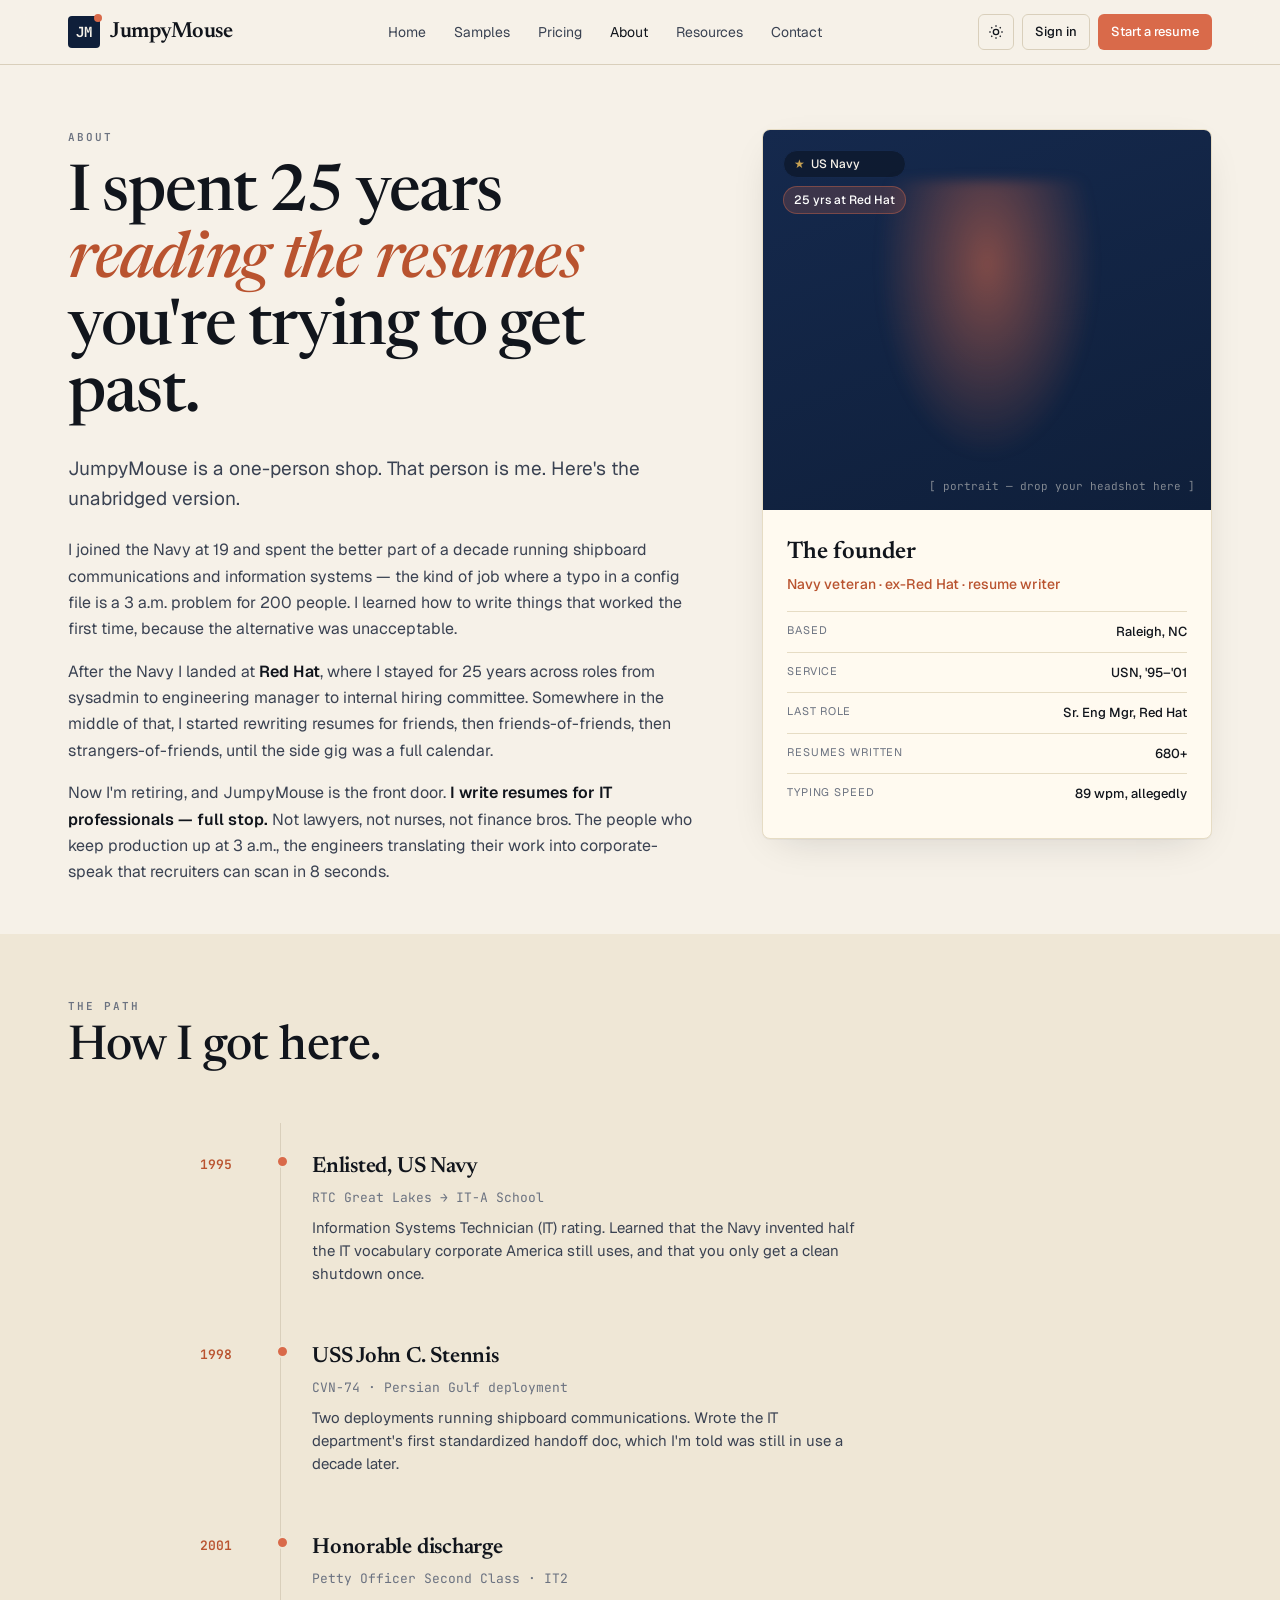
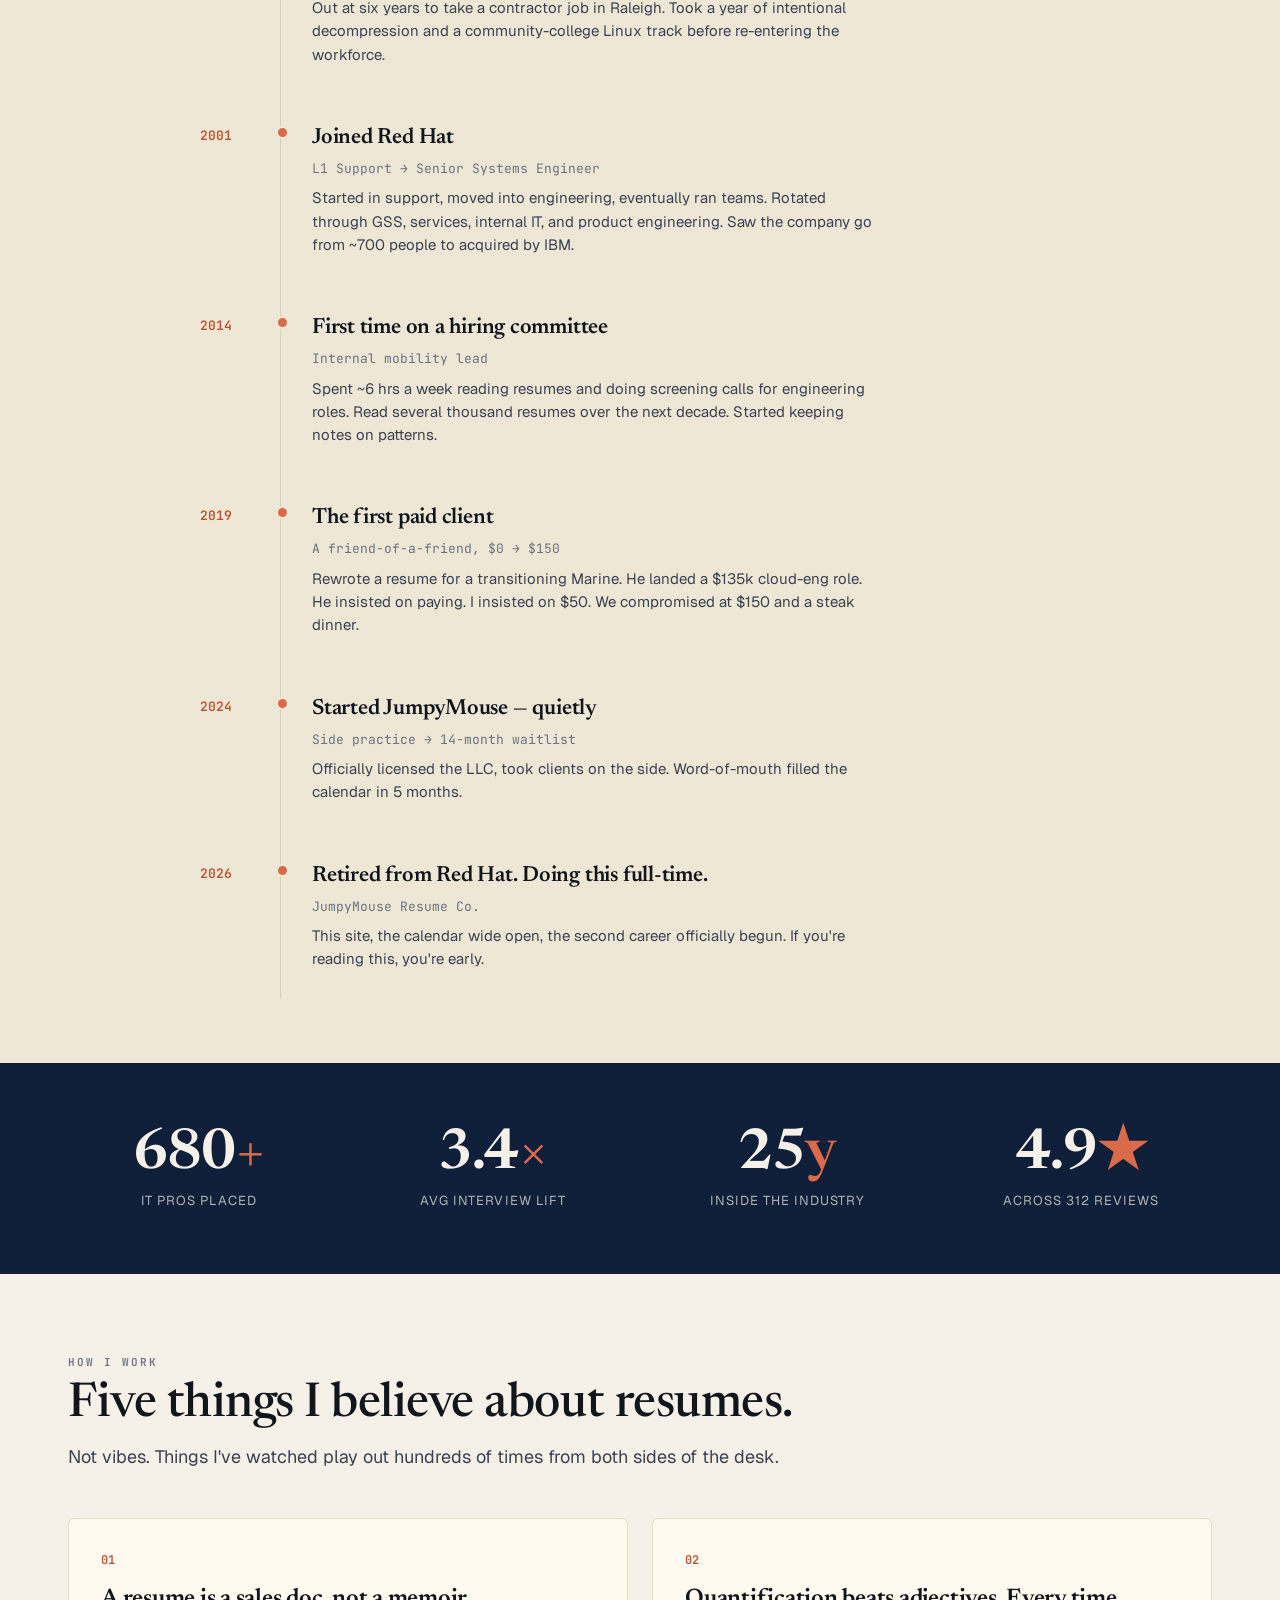
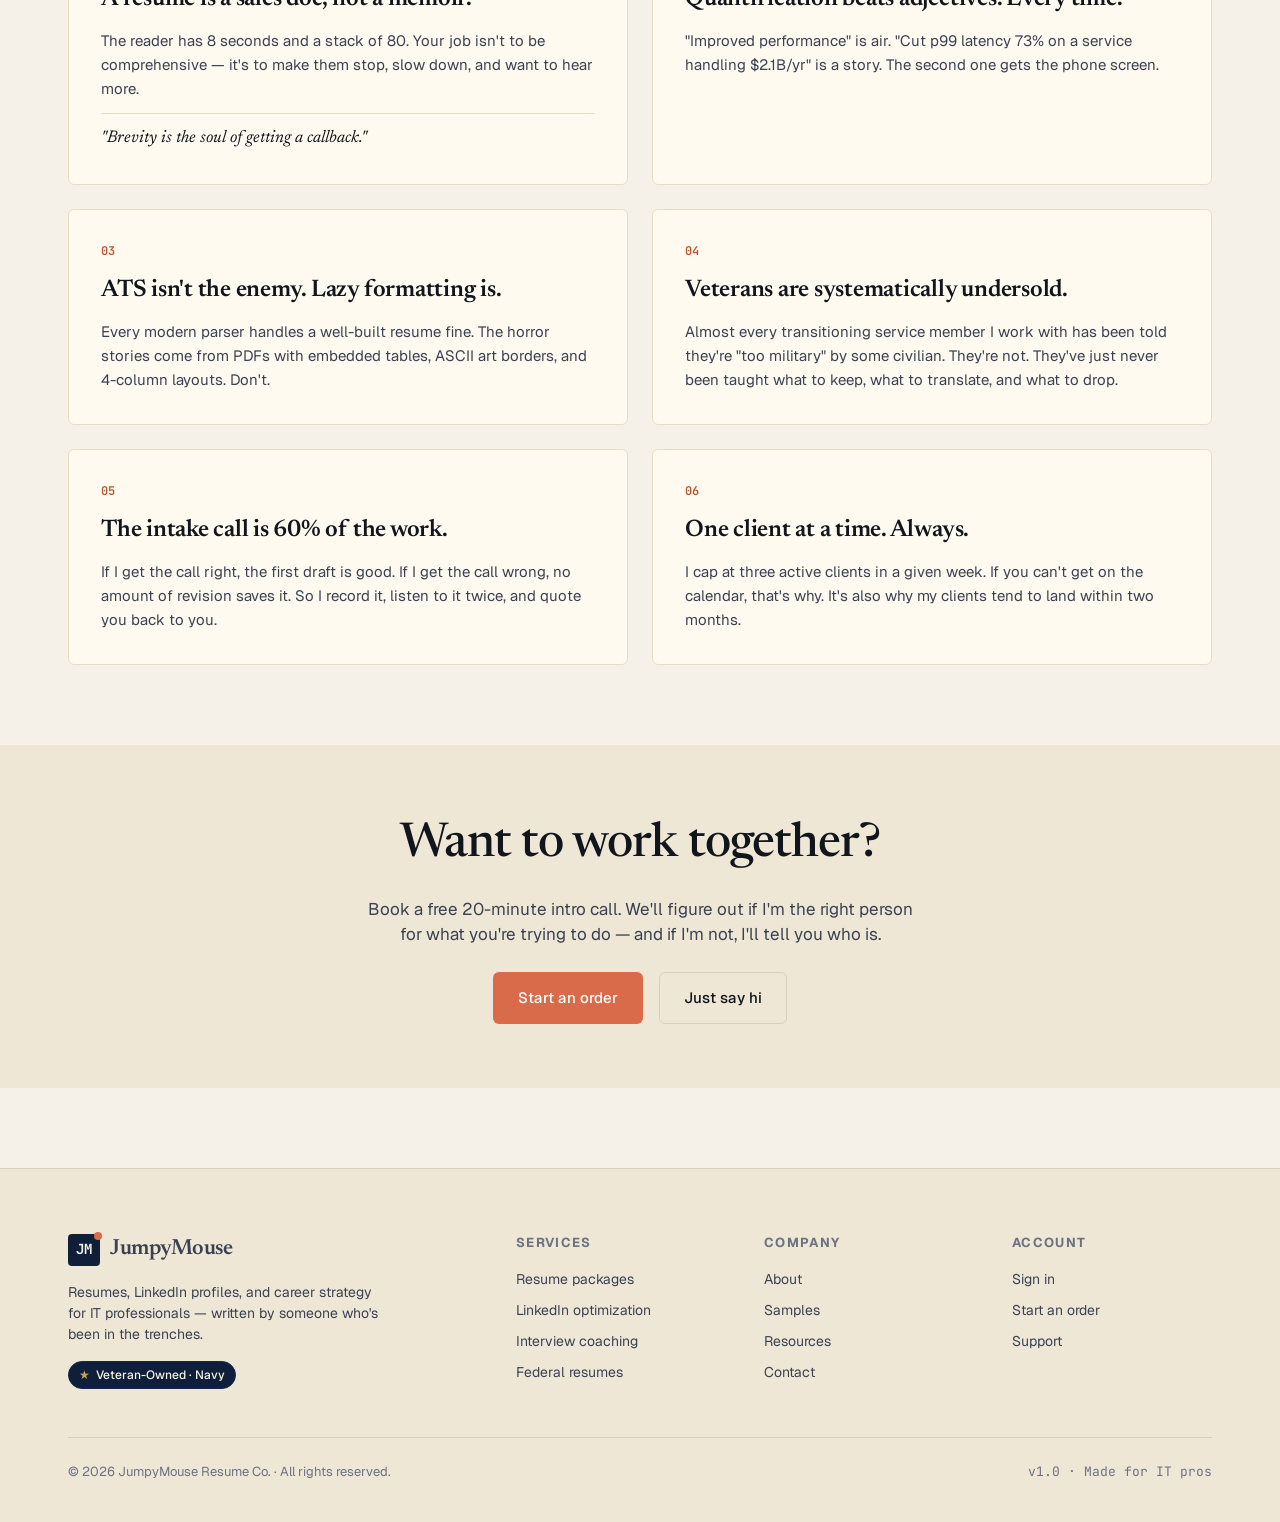
==== about.html @ 69c30e35 "Add files via upload" ====
<!DOCTYPE html>
<html lang="en" data-theme="light">
<head>
<meta charset="UTF-8">
<meta name="viewport" content="width=device-width,initial-scale=1">
<title>About — JumpyMouse</title>
<link rel="preconnect" href="https://fonts.googleapis.com">
<link rel="preconnect" href="https://fonts.gstatic.com" crossorigin>
<link href="https://fonts.googleapis.com/css2?family=Newsreader:ital,opsz,wght@0,6..72,400;0,6..72,500;0,6..72,600;0,6..72,700;1,6..72,500&family=Geist:wght@300;400;500;600;700&family=JetBrains+Mono:wght@400;500;600&display=swap" rel="stylesheet">
<link rel="stylesheet" href="styles.css">
<style>
.about-hero { padding: 64px 0 32px; }
.about-grid { display: grid; grid-template-columns: 1.4fr 1fr; gap: 64px; align-items: start; }
@media (max-width: 900px) { .about-grid { grid-template-columns: 1fr; } }
.about-hero h1 { font-family: "Newsreader", serif; font-size: clamp(40px, 5vw, 68px); margin: 16px 0 24px; line-height: 1.05; letter-spacing: -.02em; font-weight: 500; }
.about-hero h1 em { font-style: italic; color: var(--coral-2); }
[data-theme="dark"] .about-hero h1 em { color: var(--coral); }
.about-hero p.lede { font-size: 19px; color: var(--ink-2); line-height: 1.55; margin: 0 0 24px; }
.about-hero p { font-size: 16px; color: var(--ink-2); line-height: 1.65; margin: 0 0 16px; }
.about-hero strong { color: var(--fg); font-weight: 600; }

.portrait-card {
  background: var(--card); border: 1px solid var(--card-line);
  border-radius: 8px; overflow: hidden;
  box-shadow: var(--shadow);
}
.portrait {
  height: 380px; background: linear-gradient(160deg, var(--navy-800), var(--navy-900));
  position: relative; display: grid; place-items: center;
  color: var(--paper);
  overflow: hidden;
}
.portrait .silhouette {
  width: 220px; height: 280px;
  background: radial-gradient(ellipse at center 30%, rgba(217,106,74,.55), transparent 70%);
  filter: blur(6px);
}
.portrait .badges {
  position: absolute; top: 20px; left: 20px;
  display: flex; flex-direction: column; gap: 8px;
}
.portrait .placeholder-label {
  position: absolute; bottom: 16px; right: 16px;
  font-size: 11px; color: rgba(246,241,232,.5); font-family: "JetBrains Mono", monospace;
}
.portrait-meta { padding: 24px; }
.portrait-meta h3 { font-family: "Newsreader", serif; font-size: 24px; margin: 0 0 4px; font-weight: 600; }
.portrait-meta .role { color: var(--coral-2); font-size: 14px; font-weight: 500; margin-bottom: 16px; }
[data-theme="dark"] .portrait-meta .role { color: var(--coral); }
.portrait-meta .meta-row { display: flex; justify-content: space-between; padding: 10px 0; border-top: 1px solid var(--card-line); font-size: 13px; }
.portrait-meta .meta-row span:first-child { color: var(--muted); text-transform: uppercase; letter-spacing: .08em; font-size: 11px; }
.portrait-meta .meta-row span:last-child { color: var(--fg); font-weight: 500; }

/* Timeline */
.timeline { padding: 64px 0; background: var(--paper-2); }
.timeline-track { position: relative; max-width: 880px; margin: 48px auto 0; }
.timeline-track::before {
  content: ""; position: absolute; left: 80px; top: 0; bottom: 0; width: 1px; background: var(--line);
}
@media (max-width: 600px) { .timeline-track::before { left: 30px; } }
.tl-item { display: grid; grid-template-columns: 80px 1fr; gap: 32px; padding: 28px 0; position: relative; }
@media (max-width: 600px) { .tl-item { grid-template-columns: 60px 1fr; gap: 16px; } }
.tl-year { font-family: "JetBrains Mono", monospace; font-size: 13px; color: var(--coral-2); font-weight: 600; padding-top: 4px; }
[data-theme="dark"] .tl-year { color: var(--coral); }
.tl-item::before {
  content: ""; position: absolute; left: 76px; top: 32px; width: 9px; height: 9px;
  background: var(--coral); border-radius: 50%; border: 2px solid var(--paper-2);
  z-index: 1;
}
@media (max-width: 600px) { .tl-item::before { left: 26px; } }
.tl-content h3 { font-family: "Newsreader", serif; font-size: 22px; margin: 0 0 4px; font-weight: 600; letter-spacing: -.01em; }
.tl-content .place { font-size: 13px; color: var(--muted); font-family: "JetBrains Mono", monospace; margin-bottom: 8px; }
.tl-content p { font-size: 15px; color: var(--ink-2); margin: 0; line-height: 1.55; max-width: 56ch; }

/* Beliefs */
.beliefs { padding: 80px 0; }
.belief-grid { display: grid; grid-template-columns: 1fr 1fr; gap: 24px; margin-top: 48px; }
@media (max-width: 800px) { .belief-grid { grid-template-columns: 1fr; } }
.belief { padding: 32px; background: var(--card); border: 1px solid var(--card-line); border-radius: var(--radius); }
.belief .num { font-family: "JetBrains Mono", monospace; font-size: 12px; color: var(--coral-2); font-weight: 600; margin-bottom: 12px; }
[data-theme="dark"] .belief .num { color: var(--coral); }
.belief h3 { font-family: "Newsreader", serif; font-size: 24px; margin: 0 0 12px; font-weight: 600; letter-spacing: -.01em; }
.belief p { font-size: 15px; color: var(--ink-2); margin: 0; line-height: 1.6; }
.belief blockquote { font-family: "Newsreader", serif; font-style: italic; font-size: 17px; color: var(--fg); margin: 12px 0 0; padding: 12px 0 0; border-top: 1px solid var(--card-line); }

/* Stats strip */
.stats {
  padding: 64px 0; background: var(--navy-900); color: var(--paper);
}
.stats-grid { display: grid; grid-template-columns: repeat(4, 1fr); gap: 32px; }
@media (max-width: 700px) { .stats-grid { grid-template-columns: 1fr 1fr; } }
.stat { text-align: center; }
.stat .num { font-family: "Newsreader", serif; font-size: 56px; font-weight: 600; line-height: 1; letter-spacing: -.02em; }
.stat .num em { font-style: normal; color: var(--coral); }
.stat .lbl { font-size: 13px; color: rgba(246,241,232,.7); margin-top: 8px; text-transform: uppercase; letter-spacing: .08em; }

.cta-row { padding: 64px 0; }
.cta-block { text-align: center; }
.cta-block h2 { font-family: "Newsreader", serif; font-size: clamp(32px, 4vw, 48px); margin: 0 0 16px; font-weight: 500; letter-spacing: -.02em; }
.cta-block p { font-size: 17px; color: var(--ink-2); max-width: 50ch; margin: 0 auto 24px; }
</style>
</head>
<body>
<div id="nav-mount"></div>

<main>
  <section class="about-hero">
    <div class="wrap">
      <div class="about-grid">
        <div>
          <div class="eyebrow">About</div>
          <h1>I spent 25 years <em>reading the resumes</em> you're trying to get past.</h1>
          <p class="lede">JumpyMouse is a one-person shop. That person is me. Here's the unabridged version.</p>
          <p>I joined the Navy at 19 and spent the better part of a decade running shipboard communications and information systems — the kind of job where a typo in a config file is a 3 a.m. problem for 200 people. I learned how to write things that worked the first time, because the alternative was unacceptable.</p>
          <p>After the Navy I landed at <strong>Red Hat</strong>, where I stayed for 25 years across roles from sysadmin to engineering manager to internal hiring committee. Somewhere in the middle of that, I started rewriting resumes for friends, then friends-of-friends, then strangers-of-friends, until the side gig was a full calendar.</p>
          <p>Now I'm retiring, and JumpyMouse is the front door. <strong>I write resumes for IT professionals — full stop.</strong> Not lawyers, not nurses, not finance bros. The people who keep production up at 3 a.m., the engineers translating their work into corporate-speak that recruiters can scan in 8 seconds.</p>
        </div>
        <div class="portrait-card">
          <div class="portrait">
            <div class="badges">
              <span class="badge badge-vet" style="background:rgba(11,19,34,.6);"><span class="star">★</span> US Navy</span>
              <span class="badge" style="background:rgba(217,106,74,.2);color:#fff;border-color:rgba(217,106,74,.4);">25 yrs at Red Hat</span>
            </div>
            <div class="silhouette"></div>
            <div class="placeholder-label">[ portrait — drop your headshot here ]</div>
          </div>
          <div class="portrait-meta">
            <h3>The founder</h3>
            <div class="role">Navy veteran · ex-Red Hat · resume writer</div>
            <div class="meta-row"><span>Based</span><span>Raleigh, NC</span></div>
            <div class="meta-row"><span>Service</span><span>USN, '95–'01</span></div>
            <div class="meta-row"><span>Last role</span><span>Sr. Eng Mgr, Red Hat</span></div>
            <div class="meta-row"><span>Resumes written</span><span>680+</span></div>
            <div class="meta-row"><span>Typing speed</span><span>89 wpm, allegedly</span></div>
          </div>
        </div>
      </div>
    </div>
  </section>

  <!-- Timeline -->
  <section class="timeline">
    <div class="wrap">
      <div class="section-head">
        <div class="eyebrow">The path</div>
        <h2 class="serif">How I got here.</h2>
      </div>
      <div class="timeline-track">
        <div class="tl-item">
          <div class="tl-year">1995</div>
          <div class="tl-content">
            <h3>Enlisted, US Navy</h3>
            <div class="place">RTC Great Lakes → IT-A School</div>
            <p>Information Systems Technician (IT) rating. Learned that the Navy invented half the IT vocabulary corporate America still uses, and that you only get a clean shutdown once.</p>
          </div>
        </div>
        <div class="tl-item">
          <div class="tl-year">1998</div>
          <div class="tl-content">
            <h3>USS John C. Stennis</h3>
            <div class="place">CVN-74 · Persian Gulf deployment</div>
            <p>Two deployments running shipboard communications. Wrote the IT department's first standardized handoff doc, which I'm told was still in use a decade later.</p>
          </div>
        </div>
        <div class="tl-item">
          <div class="tl-year">2001</div>
          <div class="tl-content">
            <h3>Honorable discharge</h3>
            <div class="place">Petty Officer Second Class · IT2</div>
            <p>Out at six years to take a contractor job in Raleigh. Took a year of intentional decompression and a community-college Linux track before re-entering the workforce.</p>
          </div>
        </div>
        <div class="tl-item">
          <div class="tl-year">2001</div>
          <div class="tl-content">
            <h3>Joined Red Hat</h3>
            <div class="place">L1 Support → Senior Systems Engineer</div>
            <p>Started in support, moved into engineering, eventually ran teams. Rotated through GSS, services, internal IT, and product engineering. Saw the company go from ~700 people to acquired by IBM.</p>
          </div>
        </div>
        <div class="tl-item">
          <div class="tl-year">2014</div>
          <div class="tl-content">
            <h3>First time on a hiring committee</h3>
            <div class="place">Internal mobility lead</div>
            <p>Spent ~6 hrs a week reading resumes and doing screening calls for engineering roles. Read several thousand resumes over the next decade. Started keeping notes on patterns.</p>
          </div>
        </div>
        <div class="tl-item">
          <div class="tl-year">2019</div>
          <div class="tl-content">
            <h3>The first paid client</h3>
            <div class="place">A friend-of-a-friend, $0 → $150</div>
            <p>Rewrote a resume for a transitioning Marine. He landed a $135k cloud-eng role. He insisted on paying. I insisted on $50. We compromised at $150 and a steak dinner.</p>
          </div>
        </div>
        <div class="tl-item">
          <div class="tl-year">2024</div>
          <div class="tl-content">
            <h3>Started JumpyMouse — quietly</h3>
            <div class="place">Side practice → 14-month waitlist</div>
            <p>Officially licensed the LLC, took clients on the side. Word-of-mouth filled the calendar in 5 months.</p>
          </div>
        </div>
        <div class="tl-item">
          <div class="tl-year">2026</div>
          <div class="tl-content">
            <h3>Retired from Red Hat. Doing this full-time.</h3>
            <div class="place">JumpyMouse Resume Co.</div>
            <p>This site, the calendar wide open, the second career officially begun. If you're reading this, you're early.</p>
          </div>
        </div>
      </div>
    </div>
  </section>

  <!-- Stats -->
  <section class="stats">
    <div class="wrap">
      <div class="stats-grid">
        <div class="stat"><div class="num">680<em>+</em></div><div class="lbl">IT pros placed</div></div>
        <div class="stat"><div class="num">3.4<em>×</em></div><div class="lbl">Avg interview lift</div></div>
        <div class="stat"><div class="num">25<em>y</em></div><div class="lbl">Inside the industry</div></div>
        <div class="stat"><div class="num">4.9<em>★</em></div><div class="lbl">Across 312 reviews</div></div>
      </div>
    </div>
  </section>

  <!-- Beliefs -->
  <section class="beliefs">
    <div class="wrap">
      <div class="section-head">
        <div class="eyebrow">How I work</div>
        <h2 class="serif">Five things I believe about resumes.</h2>
        <p>Not vibes. Things I've watched play out hundreds of times from both sides of the desk.</p>
      </div>
      <div class="belief-grid">
        <div class="belief">
          <div class="num">01</div>
          <h3>A resume is a sales doc, not a memoir.</h3>
          <p>The reader has 8 seconds and a stack of 80. Your job isn't to be comprehensive — it's to make them stop, slow down, and want to hear more.</p>
          <blockquote>"Brevity is the soul of getting a callback."</blockquote>
        </div>
        <div class="belief">
          <div class="num">02</div>
          <h3>Quantification beats adjectives. Every time.</h3>
          <p>"Improved performance" is air. "Cut p99 latency 73% on a service handling $2.1B/yr" is a story. The second one gets the phone screen.</p>
        </div>
        <div class="belief">
          <div class="num">03</div>
          <h3>ATS isn't the enemy. Lazy formatting is.</h3>
          <p>Every modern parser handles a well-built resume fine. The horror stories come from PDFs with embedded tables, ASCII art borders, and 4-column layouts. Don't.</p>
        </div>
        <div class="belief">
          <div class="num">04</div>
          <h3>Veterans are systematically undersold.</h3>
          <p>Almost every transitioning service member I work with has been told they're "too military" by some civilian. They're not. They've just never been taught what to keep, what to translate, and what to drop.</p>
        </div>
        <div class="belief">
          <div class="num">05</div>
          <h3>The intake call is 60% of the work.</h3>
          <p>If I get the call right, the first draft is good. If I get the call wrong, no amount of revision saves it. So I record it, listen to it twice, and quote you back to you.</p>
        </div>
        <div class="belief">
          <div class="num">06</div>
          <h3>One client at a time. Always.</h3>
          <p>I cap at three active clients in a given week. If you can't get on the calendar, that's why. It's also why my clients tend to land within two months.</p>
        </div>
      </div>
    </div>
  </section>

  <section class="cta-row" style="background:var(--paper-2);">
    <div class="wrap">
      <div class="cta-block">
        <h2 class="serif">Want to work together?</h2>
        <p>Book a free 20-minute intro call. We'll figure out if I'm the right person for what you're trying to do — and if I'm not, I'll tell you who is.</p>
        <div class="row" style="justify-content:center;">
          <a href="order.html" class="btn btn-coral btn-lg">Start an order</a>
          <a href="contact.html" class="btn btn-ghost btn-lg">Just say hi</a>
        </div>
      </div>
    </div>
  </section>
</main>

<div id="footer-mount"></div>
<script src="partials.js"></script>
<script>renderShell('about.html');</script>
</body>
</html>
---- styles.css ----
/* JumpyMouse — shared styles */
:root {
  --navy-950: #0a1628;
  --navy-900: #0f1f3a;
  --navy-800: #15294d;
  --navy-700: #1e3a6f;
  --navy-100: #dde5f2;
  --paper: #f6f1e8;
  --paper-2: #efe7d6;
  --ink: #11151c;
  --ink-2: #3a4252;
  --muted: #6b7280;
  --line: #d9cfbb;
  --coral: #d96a4a;
  --coral-2: #b9532f;
  --gold: #c8a253;
  --olive: #4a5530;
  --green: #2f7a4f;
  --bg: var(--paper);
  --fg: var(--ink);
  --card: #fffaf0;
  --card-line: #e6dcc4;
  --shadow: 0 1px 0 rgba(17,21,28,.04), 0 12px 40px -16px rgba(17,21,28,.18);
  --radius: 6px;
  --maxw: 1200px;
}
[data-theme="dark"] {
  --bg: #0b1322;
  --fg: #e8ecf3;
  --paper: #0b1322;
  --paper-2: #111a2e;
  --ink: #e8ecf3;
  --ink-2: #aab3c4;
  --muted: #8893a8;
  --line: #1f2c47;
  --card: #111a2e;
  --card-line: #1f2c47;
  --navy-100: #1a2742;
  --shadow: 0 1px 0 rgba(0,0,0,.3), 0 12px 40px -16px rgba(0,0,0,.5);
}

* { box-sizing: border-box; }
html, body { margin: 0; padding: 0; }
body {
  font-family: "Geist", "Inter", -apple-system, BlinkMacSystemFont, sans-serif;
  font-size: 16px;
  line-height: 1.5;
  color: var(--fg);
  background: var(--bg);
  -webkit-font-smoothing: antialiased;
  font-feature-settings: "ss01", "cv11";
}
.serif { font-family: "Newsreader", "Source Serif Pro", Georgia, serif; font-weight: 500; letter-spacing: -0.01em; }
.mono { font-family: "JetBrains Mono", ui-monospace, Menlo, monospace; }

a { color: inherit; text-decoration: none; }
img { max-width: 100%; display: block; }
button { font-family: inherit; cursor: pointer; }

/* Layout */
.wrap { max-width: var(--maxw); margin: 0 auto; padding: 0 28px; }
.row { display: flex; gap: 16px; align-items: center; }
.between { justify-content: space-between; }
.col { display: flex; flex-direction: column; }

/* Top nav */
.nav {
  position: sticky; top: 0; z-index: 50;
  background: color-mix(in oklab, var(--bg) 85%, transparent);
  backdrop-filter: blur(12px);
  border-bottom: 1px solid var(--line);
}
.nav-inner { display: flex; align-items: center; justify-content: space-between; padding: 14px 28px; max-width: var(--maxw); margin: 0 auto; }
.brand { display: flex; align-items: center; gap: 10px; font-family: "Newsreader", serif; font-size: 22px; font-weight: 600; letter-spacing: -0.02em; }
.brand-mark {
  width: 32px; height: 32px;
  background: var(--navy-900);
  color: var(--paper);
  display: grid; place-items: center;
  border-radius: 4px;
  font-family: "JetBrains Mono", monospace;
  font-size: 14px; font-weight: 700;
  position: relative;
}
.brand-mark::after {
  content: ""; position: absolute; right: -2px; top: -2px;
  width: 8px; height: 8px; background: var(--coral); border-radius: 50%;
}
.nav-links { display: flex; gap: 28px; align-items: center; font-size: 14px; }
.nav-links a { color: var(--ink-2); transition: color .15s; }
.nav-links a:hover, .nav-links a.active { color: var(--fg); }
.nav-cta { display: flex; gap: 8px; align-items: center; }

/* Buttons */
.btn {
  display: inline-flex; align-items: center; gap: 8px;
  padding: 11px 18px; font-size: 14px; font-weight: 500;
  border-radius: var(--radius); border: 1px solid transparent;
  transition: all .15s; white-space: nowrap;
}
.btn-primary { background: var(--navy-900); color: var(--paper); }
.btn-primary:hover { background: var(--navy-800); transform: translateY(-1px); }
.btn-coral { background: var(--coral); color: white; }
.btn-coral:hover { background: var(--coral-2); }
.btn-ghost { background: transparent; color: var(--fg); border-color: var(--line); }
.btn-ghost:hover { border-color: var(--fg); }
.btn-lg { padding: 14px 24px; font-size: 15px; }
.btn-sm { padding: 7px 12px; font-size: 13px; }

/* Badges */
.badge {
  display: inline-flex; align-items: center; gap: 6px;
  padding: 4px 10px; border-radius: 100px;
  font-size: 12px; font-weight: 500;
  background: var(--paper-2); color: var(--ink-2);
  border: 1px solid var(--line);
}
.badge-vet {
  background: var(--navy-900); color: var(--paper);
  border-color: var(--navy-800);
}
.badge-vet .star { color: var(--gold); }
.badge-coral { background: color-mix(in oklab, var(--coral) 15%, var(--bg)); color: var(--coral-2); border-color: color-mix(in oklab, var(--coral) 30%, transparent); }
[data-theme="dark"] .badge-coral { color: var(--coral); }

/* Eyebrow */
.eyebrow {
  text-transform: uppercase;
  font-size: 11px; letter-spacing: 0.18em;
  color: var(--muted); font-weight: 600;
  font-family: "JetBrains Mono", monospace;
}

/* Card */
.card {
  background: var(--card);
  border: 1px solid var(--card-line);
  border-radius: var(--radius);
  padding: 24px;
}

/* Section */
section { padding: 80px 0; }
section.tight { padding: 48px 0; }
.section-head { margin-bottom: 48px; }
.section-head h2 { font-size: clamp(32px, 4vw, 48px); margin: 8px 0 12px; line-height: 1.1; }
.section-head p { font-size: 18px; color: var(--ink-2); max-width: 60ch; margin: 0; }

/* Footer */
footer {
  border-top: 1px solid var(--line);
  padding: 64px 0 40px;
  background: var(--paper-2);
  margin-top: 80px;
}
.footer-grid { display: grid; grid-template-columns: 2fr 1fr 1fr 1fr; gap: 48px; }
.footer-grid h4 { font-size: 13px; text-transform: uppercase; letter-spacing: .1em; color: var(--muted); margin: 0 0 16px; }
.footer-grid ul { list-style: none; padding: 0; margin: 0; display: flex; flex-direction: column; gap: 10px; font-size: 14px; }
.footer-grid a { color: var(--ink-2); }
.footer-grid a:hover { color: var(--fg); }
.footer-bottom { display: flex; justify-content: space-between; align-items: center; margin-top: 48px; padding-top: 24px; border-top: 1px solid var(--line); font-size: 13px; color: var(--muted); }

/* Theme toggle */
.theme-toggle {
  width: 36px; height: 36px; display: grid; place-items: center;
  border-radius: var(--radius); border: 1px solid var(--line);
  background: transparent; color: var(--fg);
}
.theme-toggle:hover { background: var(--paper-2); }

/* Utility */
.grid { display: grid; gap: 24px; }
.grid-2 { grid-template-columns: repeat(2, 1fr); }
.grid-3 { grid-template-columns: repeat(3, 1fr); }
.grid-4 { grid-template-columns: repeat(4, 1fr); }
@media (max-width: 900px) {
  .grid-2, .grid-3, .grid-4 { grid-template-columns: 1fr; }
  .footer-grid { grid-template-columns: 1fr 1fr; }
  .nav-links { display: none; }
}

.divider { height: 1px; background: var(--line); margin: 0; border: 0; }

/* Tag chip */
.chip {
  display: inline-flex; align-items: center; gap: 6px;
  padding: 4px 10px; border-radius: 4px;
  font-size: 12px; font-weight: 500;
  background: var(--paper-2); color: var(--ink-2);
  font-family: "JetBrains Mono", monospace;
}
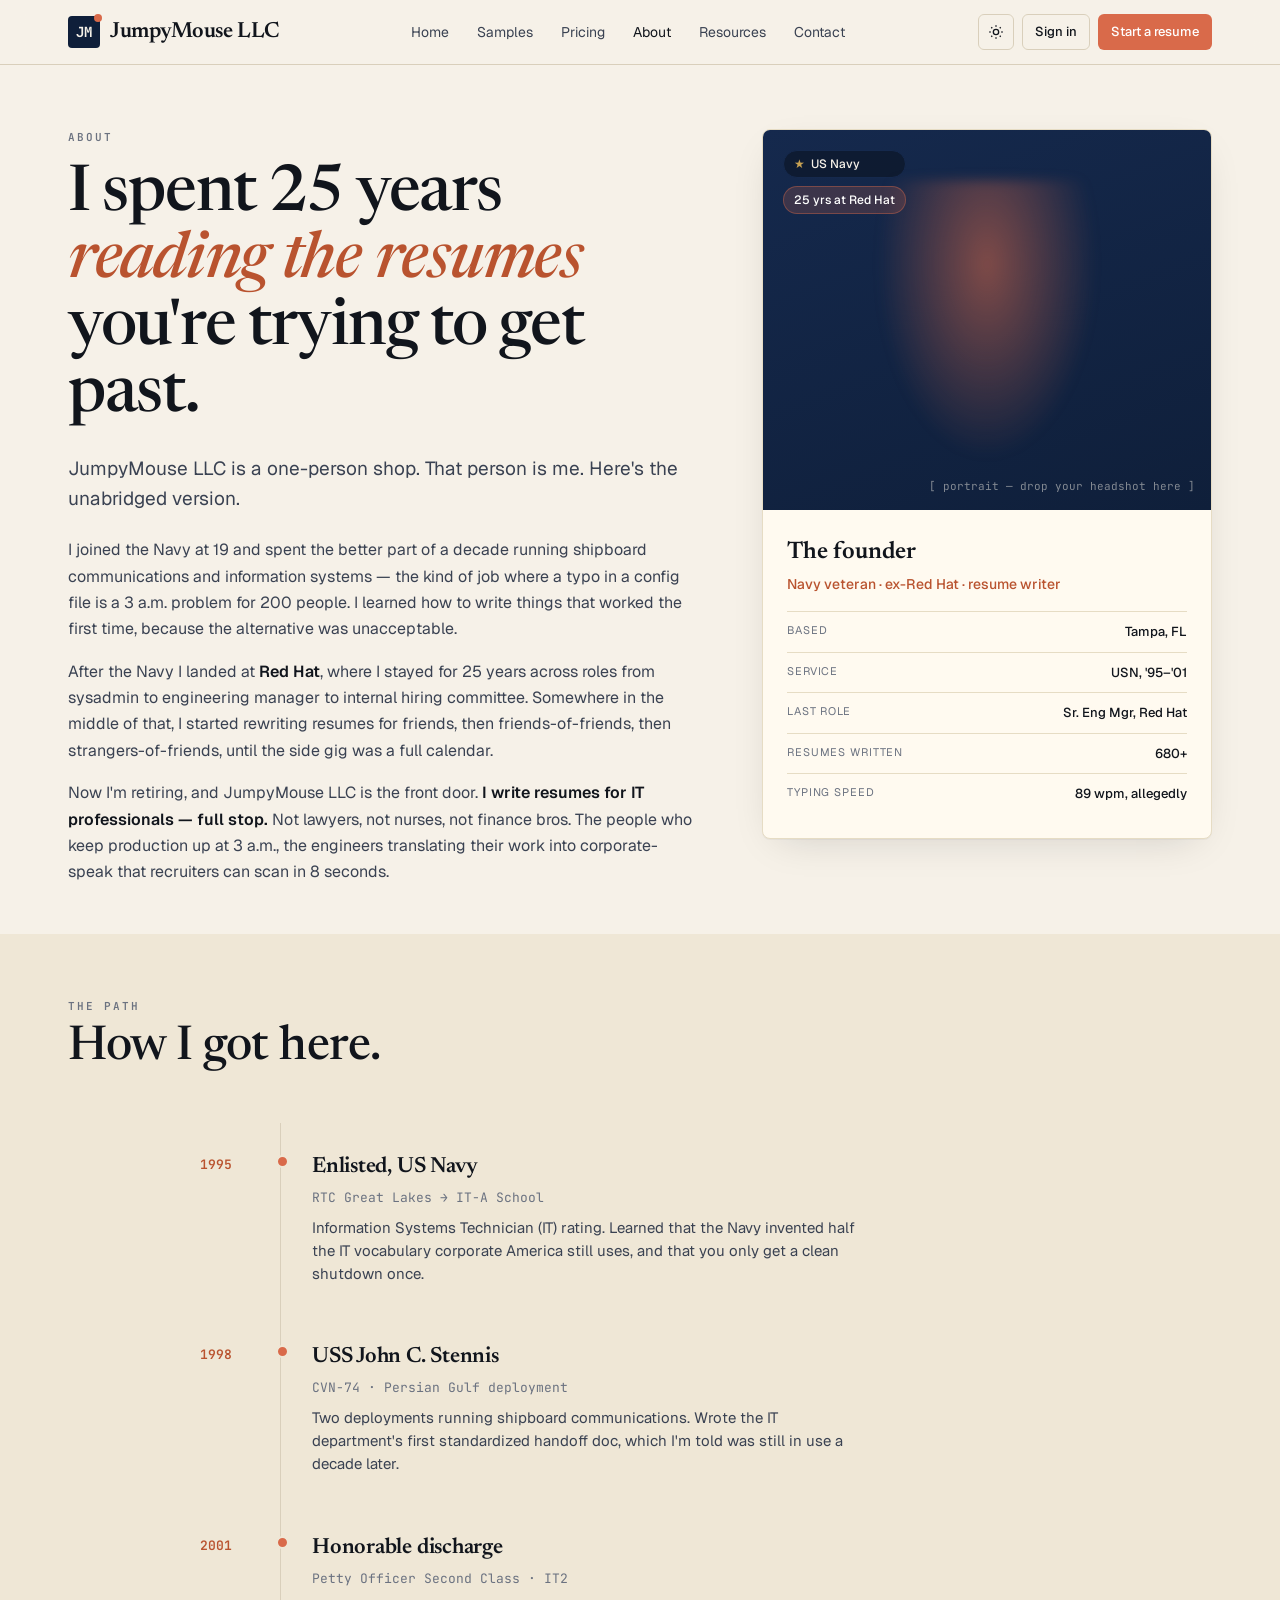
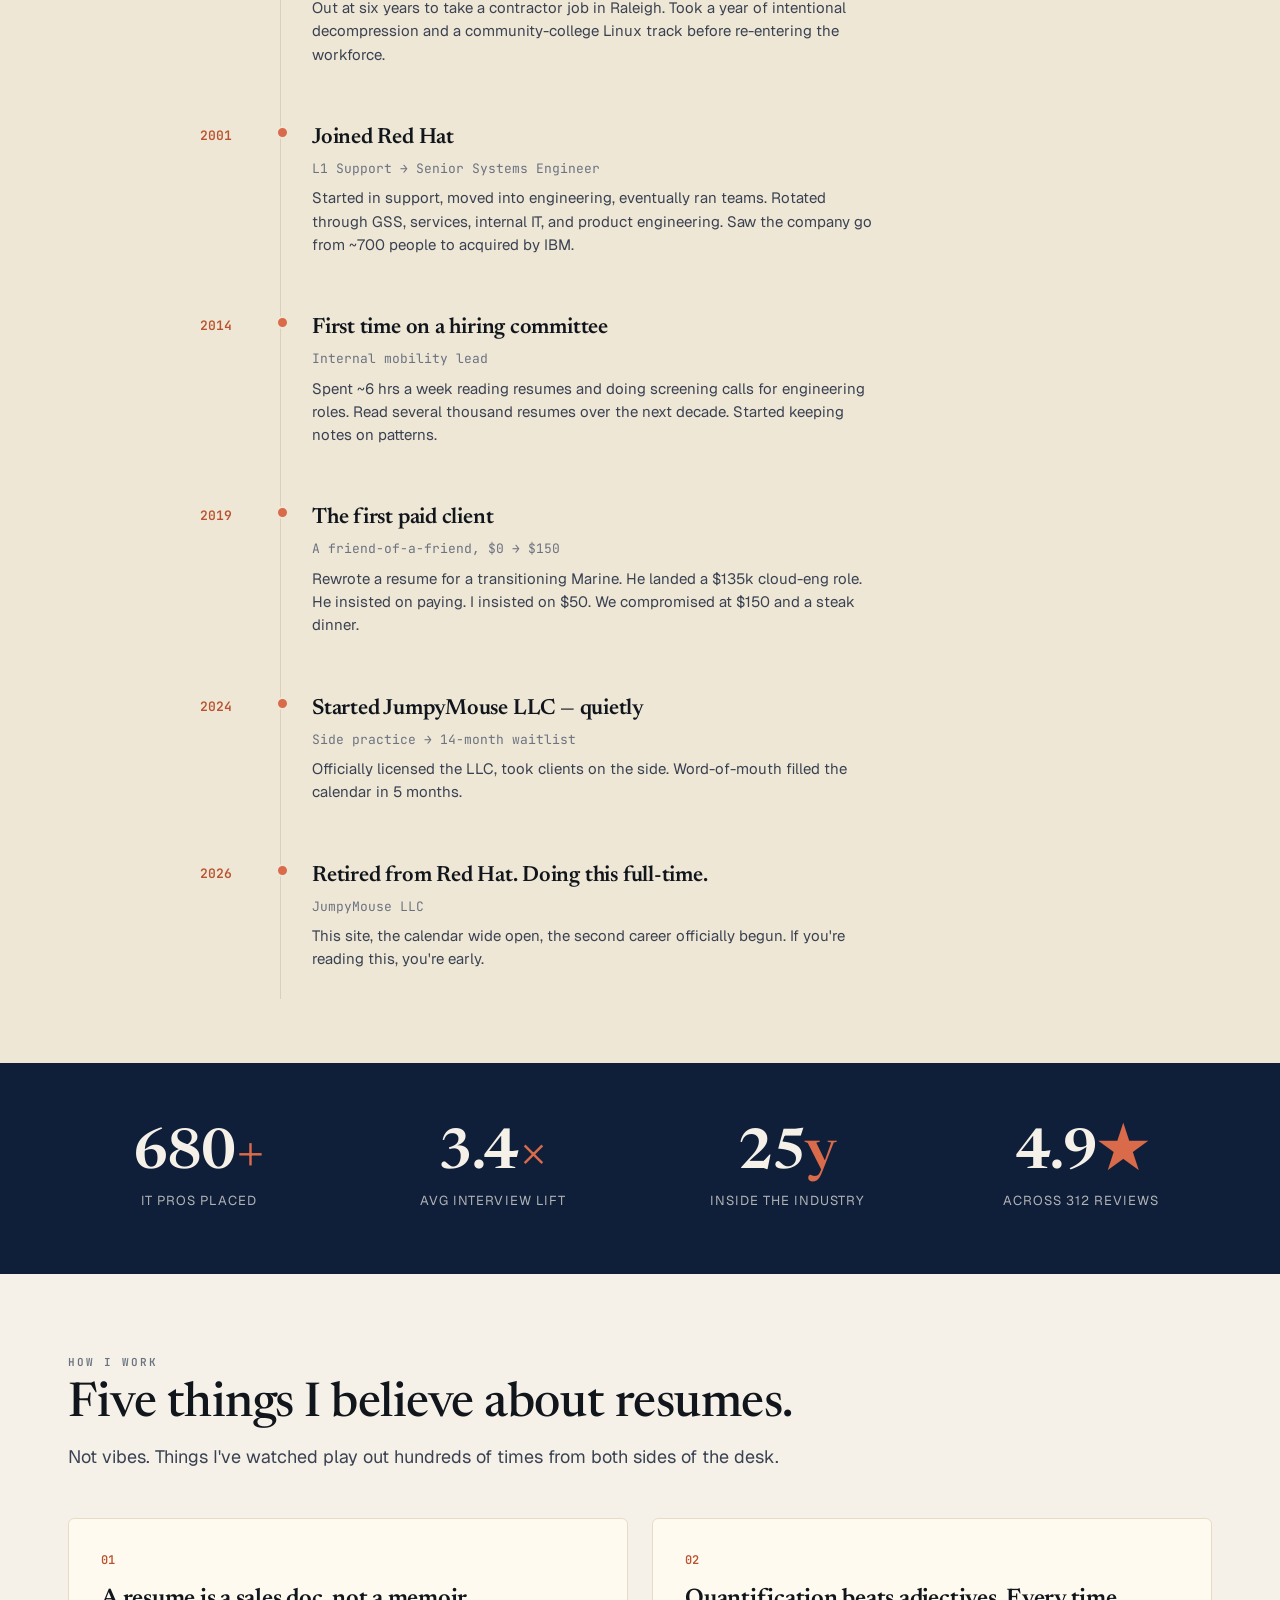
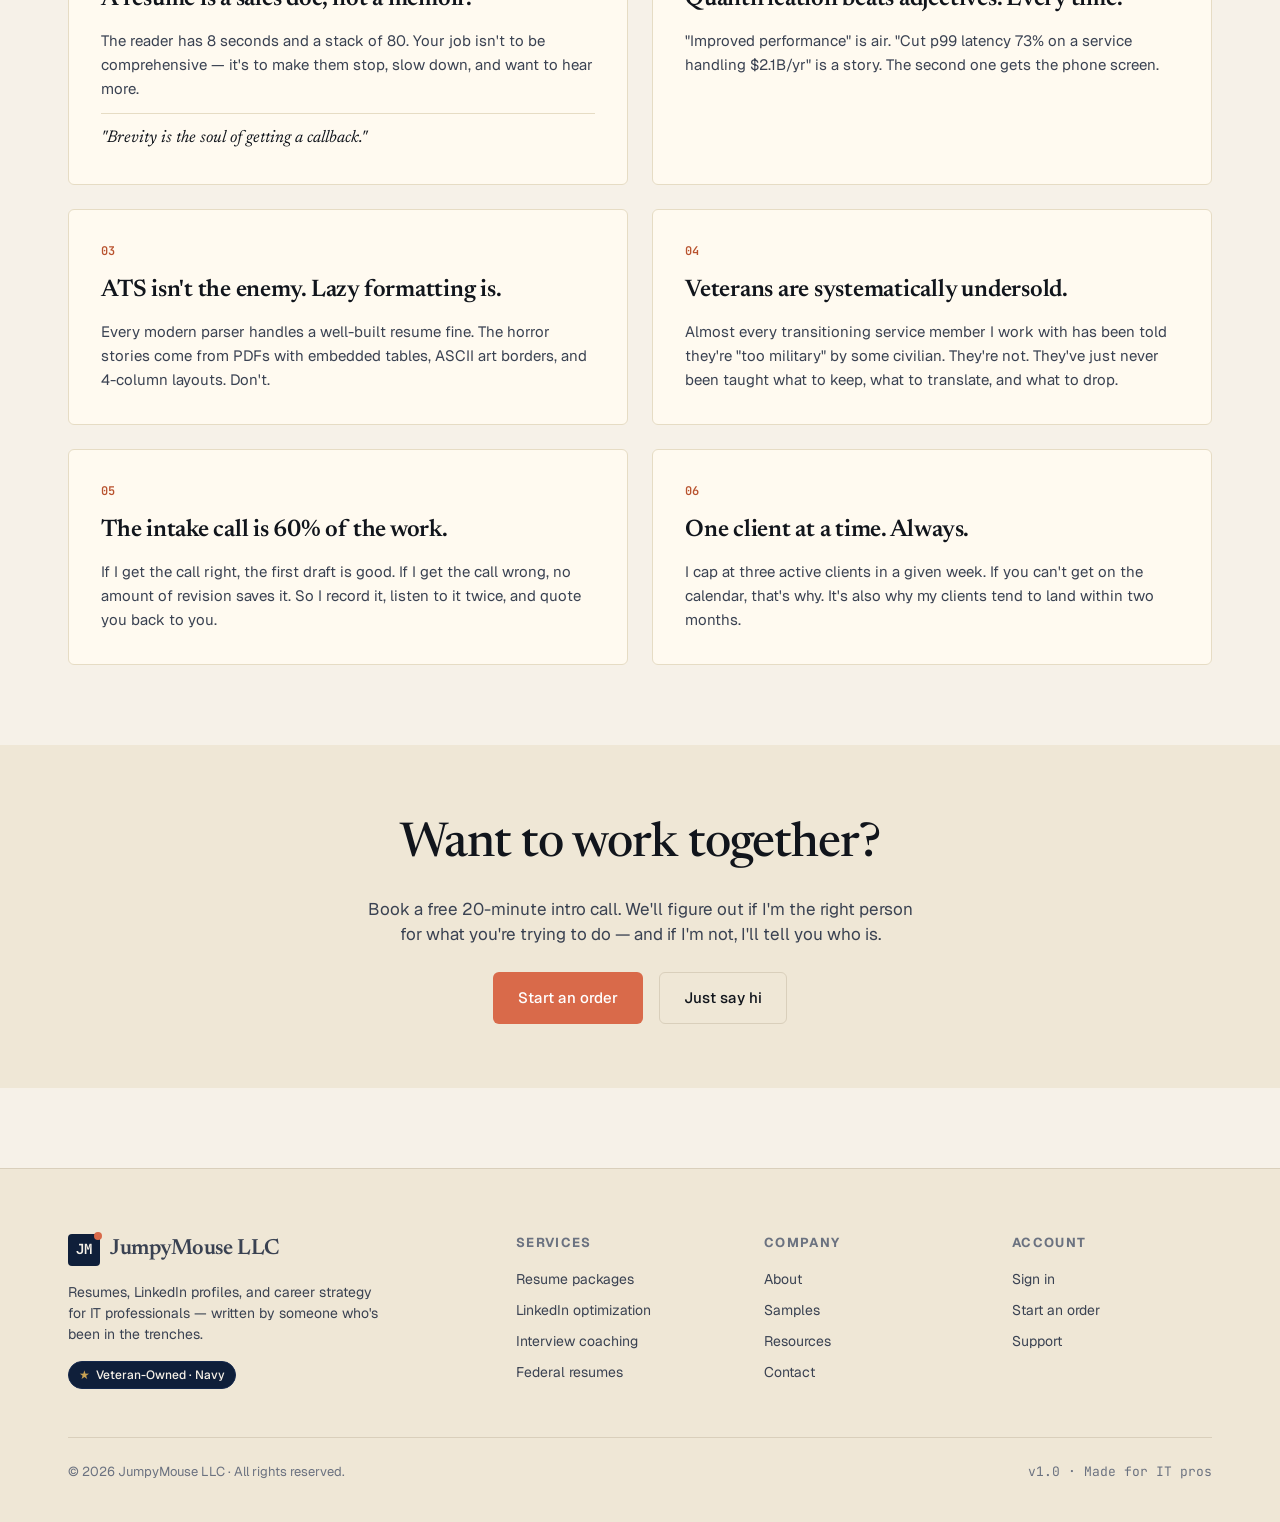
==== commit 055028b9: "Add files via upload" ====
--- a/about.html
+++ b/about.html
@@ -3,7 +3,7 @@
 <head>
 <meta charset="UTF-8">
 <meta name="viewport" content="width=device-width,initial-scale=1">
-<title>About — JumpyMouse</title>
+<title>About — JumpyMouse LLC</title>
 <link rel="preconnect" href="https://fonts.googleapis.com">
 <link rel="preconnect" href="https://fonts.gstatic.com" crossorigin>
 <link href="https://fonts.googleapis.com/css2?family=Newsreader:ital,opsz,wght@0,6..72,400;0,6..72,500;0,6..72,600;0,6..72,700;1,6..72,500&family=Geist:wght@300;400;500;600;700&family=JetBrains+Mono:wght@400;500;600&display=swap" rel="stylesheet">
@@ -110,10 +110,10 @@
         <div>
           <div class="eyebrow">About</div>
           <h1>I spent 25 years <em>reading the resumes</em> you're trying to get past.</h1>
-          <p class="lede">JumpyMouse is a one-person shop. That person is me. Here's the unabridged version.</p>
+          <p class="lede">JumpyMouse LLC is a one-person shop. That person is me. Here's the unabridged version.</p>
           <p>I joined the Navy at 19 and spent the better part of a decade running shipboard communications and information systems — the kind of job where a typo in a config file is a 3 a.m. problem for 200 people. I learned how to write things that worked the first time, because the alternative was unacceptable.</p>
           <p>After the Navy I landed at <strong>Red Hat</strong>, where I stayed for 25 years across roles from sysadmin to engineering manager to internal hiring committee. Somewhere in the middle of that, I started rewriting resumes for friends, then friends-of-friends, then strangers-of-friends, until the side gig was a full calendar.</p>
-          <p>Now I'm retiring, and JumpyMouse is the front door. <strong>I write resumes for IT professionals — full stop.</strong> Not lawyers, not nurses, not finance bros. The people who keep production up at 3 a.m., the engineers translating their work into corporate-speak that recruiters can scan in 8 seconds.</p>
+          <p>Now I'm retiring, and JumpyMouse LLC is the front door. <strong>I write resumes for IT professionals — full stop.</strong> Not lawyers, not nurses, not finance bros. The people who keep production up at 3 a.m., the engineers translating their work into corporate-speak that recruiters can scan in 8 seconds.</p>
         </div>
         <div class="portrait-card">
           <div class="portrait">
@@ -127,7 +127,7 @@
           <div class="portrait-meta">
             <h3>The founder</h3>
             <div class="role">Navy veteran · ex-Red Hat · resume writer</div>
-            <div class="meta-row"><span>Based</span><span>Raleigh, NC</span></div>
+            <div class="meta-row"><span>Based</span><span>Tampa, FL</span></div>
             <div class="meta-row"><span>Service</span><span>USN, '95–'01</span></div>
             <div class="meta-row"><span>Last role</span><span>Sr. Eng Mgr, Red Hat</span></div>
             <div class="meta-row"><span>Resumes written</span><span>680+</span></div>
@@ -197,7 +197,7 @@
         <div class="tl-item">
           <div class="tl-year">2024</div>
           <div class="tl-content">
-            <h3>Started JumpyMouse — quietly</h3>
+            <h3>Started JumpyMouse LLC — quietly</h3>
             <div class="place">Side practice → 14-month waitlist</div>
             <p>Officially licensed the LLC, took clients on the side. Word-of-mouth filled the calendar in 5 months.</p>
           </div>
@@ -206,7 +206,7 @@
           <div class="tl-year">2026</div>
           <div class="tl-content">
             <h3>Retired from Red Hat. Doing this full-time.</h3>
-            <div class="place">JumpyMouse Resume Co.</div>
+            <div class="place">JumpyMouse LLC</div>
             <p>This site, the calendar wide open, the second career officially begun. If you're reading this, you're early.</p>
           </div>
         </div>
--- a/styles.css
+++ b/styles.css
@@ -1,4 +1,4 @@
-/* JumpyMouse — shared styles */
+/* JumpyMouse LLC — shared styles */
 :root {
   --navy-950: #0a1628;
   --navy-900: #0f1f3a;
